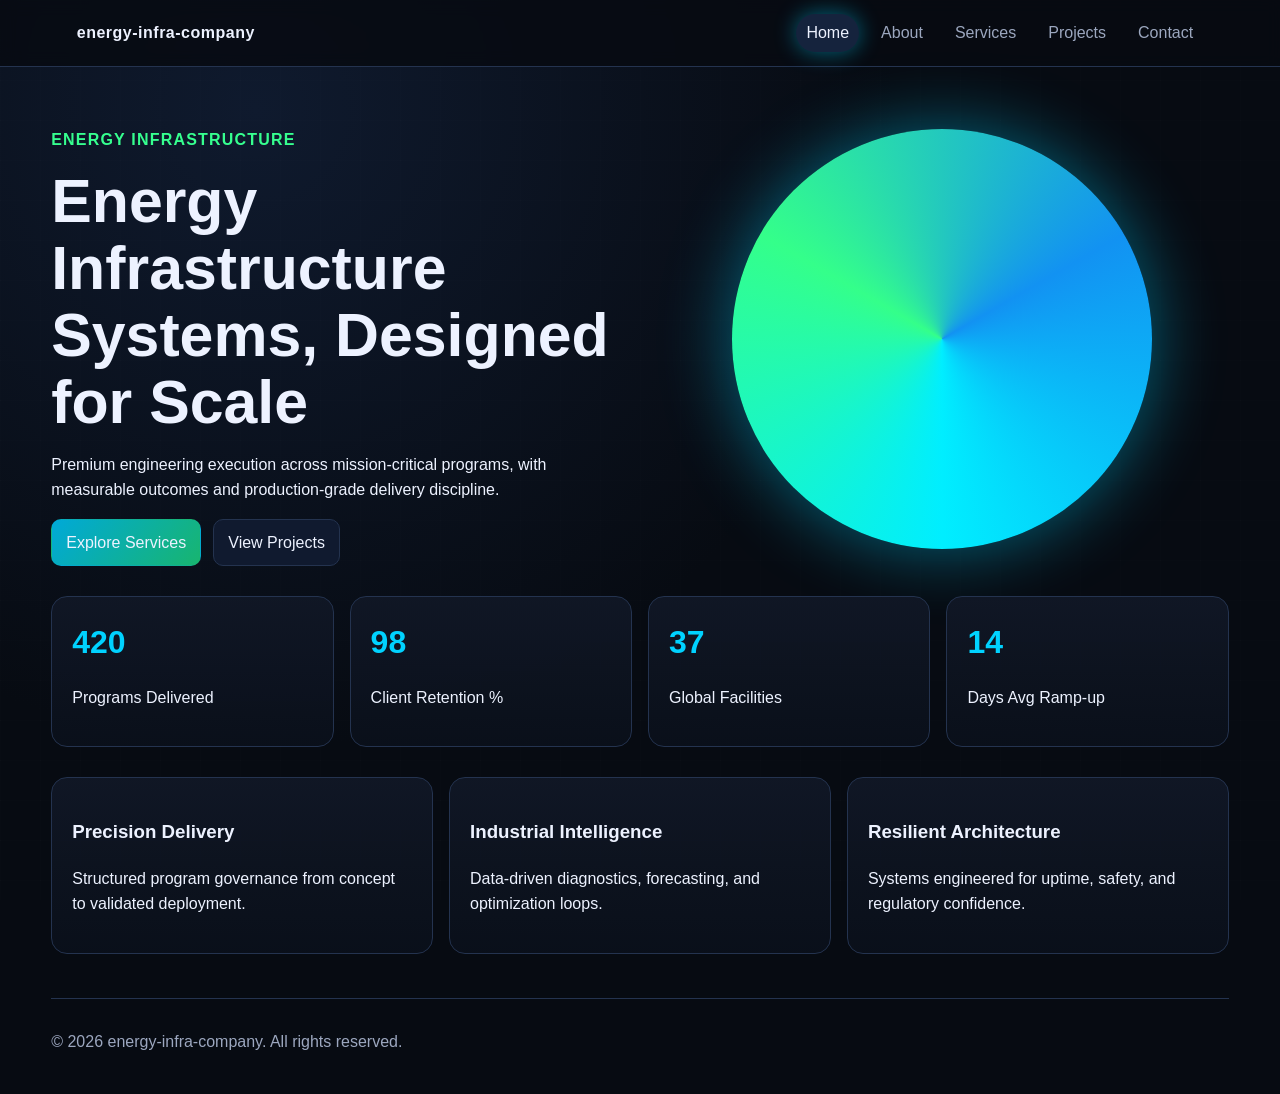
==== index.html @ 2324514b "initial commit" ====
﻿<!doctype html>
<html lang="en">
<head>
    <meta charset="UTF-8">
    <meta name="viewport" content="width=device-width, initial-scale=1.0">
    <meta name="description" content="energy-infra-company premium industrial agency website.">
    <title>energy-infra-company | Home</title>
    <link rel="stylesheet" href="css/styles.css">
</head>
<body>
    <div class="bg-grid" aria-hidden="true"></div>
    <header class="site-header">
        <a class="logo" href="index.html">energy-infra-company</a>
        <nav>
                <a href="index.html" class="active">Home</a>
                <a href="about.html">About</a>
                <a href="services.html">Services</a>
                <a href="projects.html">Projects</a>
                <a href="contact.html">Contact</a>
        </nav>
    </header>
    <main class="container">
        <section class="hero reveal">
            <div>
                <p class="kicker">Energy Infrastructure</p>
                <h1>Energy Infrastructure Systems, Designed for Scale</h1>
                <p>Premium engineering execution across mission-critical programs, with measurable outcomes and production-grade delivery discipline.</p>
                <div class="hero-actions">
                    <a class="btn btn-primary" href="services.html">Explore Services</a>
                    <a class="btn" href="projects.html">View Projects</a>
                </div>
            </div>
            <div class="hero-orb" aria-hidden="true"></div>
        </section>
        <section class="stats reveal">
            <article class="card stat-card"><h3 data-counter="420">0</h3><p>Programs Delivered</p></article>
            <article class="card stat-card"><h3 data-counter="98">0</h3><p>Client Retention %</p></article>
            <article class="card stat-card"><h3 data-counter="37">0</h3><p>Global Facilities</p></article>
            <article class="card stat-card"><h3 data-counter="14">0</h3><p>Days Avg Ramp-up</p></article>
        </section>
        <section class="grid-3 reveal">
            <article class="card"><h3>Precision Delivery</h3><p>Structured program governance from concept to validated deployment.</p></article>
            <article class="card"><h3>Industrial Intelligence</h3><p>Data-driven diagnostics, forecasting, and optimization loops.</p></article>
            <article class="card"><h3>Resilient Architecture</h3><p>Systems engineered for uptime, safety, and regulatory confidence.</p></article>
        </section>
    </main>
    <footer class="site-footer">
        <p>&copy; 2026 energy-infra-company. All rights reserved.</p>
    </footer>
    <script src="js/script.js"></script>
</body>
</html>
---- css/styles.css ----
﻿:root {
    --bg: #070b12;
    --text: #edf2ff;
    --muted: #9ca7bf;
    --line: #24334f;
    --accent: #00d2ff;
    --accent-2: #36ff8f;
    --glow: 0 0 22px rgba(0, 210, 255, 0.45);
    --radius: 16px;
}
* { box-sizing: border-box; }
html { scroll-behavior: smooth; }
body { margin: 0; font-family: "Segoe UI", "Trebuchet MS", sans-serif; background: radial-gradient(circle at 20% 10%, #0f1a2e, var(--bg) 45%), var(--bg); color: var(--text); line-height: 1.6; }
.bg-grid { position: fixed; inset: 0; background-image: linear-gradient(rgba(255,255,255,.04) 1px, transparent 1px), linear-gradient(90deg, rgba(255,255,255,.04) 1px, transparent 1px); background-size: 40px 40px; opacity: .25; pointer-events: none; z-index: -1; }
.site-header { position: sticky; top: 0; display: flex; justify-content: space-between; align-items: center; padding: 14px 6vw; border-bottom: 1px solid var(--line); background: rgba(7, 11, 18, 0.86); backdrop-filter: blur(8px); z-index: 10; }
.logo { color: var(--text); text-decoration: none; font-weight: 700; letter-spacing: .5px; }
nav { display: flex; gap: 12px; flex-wrap: wrap; }
nav a { color: var(--muted); text-decoration: none; padding: 6px 10px; border-radius: 999px; transition: .25s ease; }
nav a:hover, nav a.active { color: var(--text); background: #15233d; box-shadow: var(--glow); }
.container { width: min(1180px, 92vw); margin: 44px auto; display: grid; gap: 30px; }
.hero, .page-hero { display: grid; grid-template-columns: repeat(2, minmax(0, 1fr)); gap: 30px; align-items: center; }
.page-hero { grid-template-columns: 1fr; }
.kicker { color: var(--accent-2); text-transform: uppercase; letter-spacing: 1.2px; font-weight: 600; }
h1 { font-size: clamp(2rem, 5vw, 3.8rem); line-height: 1.1; margin: 0 0 16px; }
h2 { font-size: clamp(1.4rem, 3vw, 2rem); margin-top: 0; }
.hero-orb { width: min(420px, 100%); aspect-ratio: 1; border-radius: 50%; margin-inline: auto; background: conic-gradient(from 180deg, #0ef, #34ff8a, #1292f2, #0ef); box-shadow: 0 0 70px rgba(0, 210, 255, .45); animation: spin 18s linear infinite; }
@keyframes spin { to { transform: rotate(360deg); } }
.hero-actions { display: flex; gap: 12px; flex-wrap: wrap; margin-top: 16px; }
.btn { border: 1px solid var(--line); color: var(--text); text-decoration: none; background: #101a2f; padding: 10px 14px; border-radius: 10px; transition: .25s ease; cursor: pointer; }
.btn:hover { transform: translateY(-2px); box-shadow: var(--glow); }
.btn-primary { background: linear-gradient(130deg, #00a9d8, #18b56f); border-color: transparent; }
.grid-3, .stats { display: grid; grid-template-columns: repeat(4, minmax(0, 1fr)); gap: 16px; }
.grid-3 { grid-template-columns: repeat(3, minmax(0, 1fr)); }
.grid-2 { display: grid; grid-template-columns: repeat(2, minmax(0, 1fr)); gap: 16px; }
.card { background: linear-gradient(180deg, rgba(17, 24, 38, 0.94), rgba(10, 16, 27, 0.96)); border: 1px solid var(--line); border-radius: var(--radius); padding: 20px; transition: .3s ease; }
.card:hover { border-color: #2f5b9a; transform: translateY(-4px); box-shadow: var(--glow); }
.stat-card h3 { font-size: 2rem; margin: 0; color: var(--accent); }
.animated-card { animation: floatCard 3.8s ease-in-out infinite alternate; }
@keyframes floatCard { from { transform: translateY(0); } to { transform: translateY(-8px); } }
.tool-section .tool-grid { display: grid; grid-template-columns: repeat(2, minmax(0, 1fr)); gap: 16px; }
#tool-form { display: grid; gap: 12px; }
#tool-form label { display: grid; gap: 6px; color: var(--muted); font-size: .95rem; }
#tool-form input { background: #0a1323; border: 1px solid var(--line); color: var(--text); border-radius: 10px; padding: 9px 11px; }
.tool-output p { min-height: 54px; }
.meter { height: 10px; border-radius: 8px; background: #1b2539; overflow: hidden; }
.meter span { display: block; width: 0; height: 100%; background: linear-gradient(90deg, var(--accent), var(--accent-2)); transition: width .45s ease; }
.contact-form input, .contact-form textarea { width: 100%; background: #0a1323; color: var(--text); border: 1px solid var(--line); border-radius: 10px; padding: 9px 11px; }
.reveal { opacity: 0; transform: translateY(18px); transition: .65s ease; }
.reveal.show { opacity: 1; transform: translateY(0); }
.site-footer { width: min(1180px, 92vw); margin: 24px auto 40px; color: var(--muted); border-top: 1px solid var(--line); padding-top: 14px; }
@media (max-width: 960px) {
    .hero, .grid-3, .grid-2, .stats, .tool-section .tool-grid { grid-template-columns: 1fr; }
    .site-header { gap: 10px; flex-direction: column; align-items: flex-start; }
}
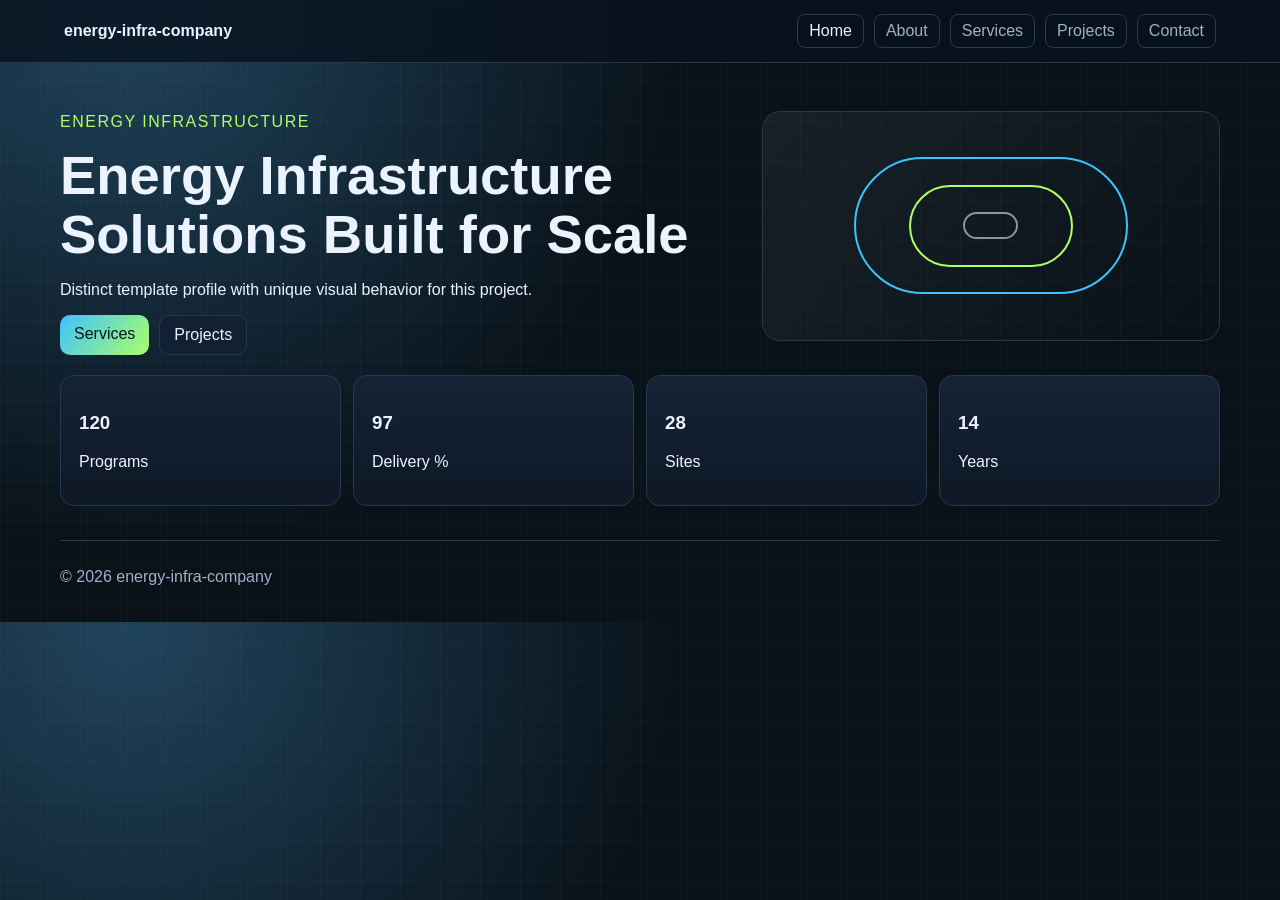
==== commit 7d9ef4a1: "made this unique" ====
--- a/index.html
+++ b/index.html
@@ -1,52 +1,2 @@
-﻿<!doctype html>
-<html lang="en">
-<head>
-    <meta charset="UTF-8">
-    <meta name="viewport" content="width=device-width, initial-scale=1.0">
-    <meta name="description" content="energy-infra-company premium industrial agency website.">
-    <title>energy-infra-company | Home</title>
-    <link rel="stylesheet" href="css/styles.css">
-</head>
-<body>
-    <div class="bg-grid" aria-hidden="true"></div>
-    <header class="site-header">
-        <a class="logo" href="index.html">energy-infra-company</a>
-        <nav>
-                <a href="index.html" class="active">Home</a>
-                <a href="about.html">About</a>
-                <a href="services.html">Services</a>
-                <a href="projects.html">Projects</a>
-                <a href="contact.html">Contact</a>
-        </nav>
-    </header>
-    <main class="container">
-        <section class="hero reveal">
-            <div>
-                <p class="kicker">Energy Infrastructure</p>
-                <h1>Energy Infrastructure Systems, Designed for Scale</h1>
-                <p>Premium engineering execution across mission-critical programs, with measurable outcomes and production-grade delivery discipline.</p>
-                <div class="hero-actions">
-                    <a class="btn btn-primary" href="services.html">Explore Services</a>
-                    <a class="btn" href="projects.html">View Projects</a>
-                </div>
-            </div>
-            <div class="hero-orb" aria-hidden="true"></div>
-        </section>
-        <section class="stats reveal">
-            <article class="card stat-card"><h3 data-counter="420">0</h3><p>Programs Delivered</p></article>
-            <article class="card stat-card"><h3 data-counter="98">0</h3><p>Client Retention %</p></article>
-            <article class="card stat-card"><h3 data-counter="37">0</h3><p>Global Facilities</p></article>
-            <article class="card stat-card"><h3 data-counter="14">0</h3><p>Days Avg Ramp-up</p></article>
-        </section>
-        <section class="grid-3 reveal">
-            <article class="card"><h3>Precision Delivery</h3><p>Structured program governance from concept to validated deployment.</p></article>
-            <article class="card"><h3>Industrial Intelligence</h3><p>Data-driven diagnostics, forecasting, and optimization loops.</p></article>
-            <article class="card"><h3>Resilient Architecture</h3><p>Systems engineered for uptime, safety, and regulatory confidence.</p></article>
-        </section>
-    </main>
-    <footer class="site-footer">
-        <p>&copy; 2026 energy-infra-company. All rights reserved.</p>
-    </footer>
-    <script src="js/script.js"></script>
-</body>
-</html>
+﻿<!doctype html><html lang="en"><head><meta charset="utf-8"><meta name="viewport" content="width=device-width,initial-scale=1"><title>energy-infra-company | index.html</title><link rel="stylesheet" href="css/styles.css"></head><body class="nav-box card-glow hero-split motif-grid btn-solid"><div class="bg"></div><header><a class="logo" href="index.html">energy-infra-company</a><nav><a href="index.html" class="active">Home</a><a href="about.html">About</a><a href="services.html">Services</a><a href="projects.html">Projects</a><a href="contact.html">Contact</a></nav></header><main>        <section class="hero reveal"><div><p class="kicker">Energy Infrastructure</p><h1>Energy Infrastructure Solutions Built for Scale</h1><p>Distinct template profile with unique visual behavior for this project.</p><div class="actions"><a class="btn primary" href="services.html">Services</a><a class="btn" href="projects.html">Projects</a></div></div><div class="hero-visual"><span></span><span></span><span></span></div></section>
+        <section class="stats reveal"><article class="card"><h3 data-counter="120">0</h3><p>Programs</p></article><article class="card"><h3 data-counter="97">0</h3><p>Delivery %</p></article><article class="card"><h3 data-counter="28">0</h3><p>Sites</p></article><article class="card"><h3 data-counter="14">0</h3><p>Years</p></article></section></main><footer><p>&copy; 2026 energy-infra-company</p></footer><script src="js/script.js"></script></body></html>
--- a/css/styles.css
+++ b/css/styles.css
@@ -1,54 +1,16 @@
-﻿:root {
-    --bg: #070b12;
-    --text: #edf2ff;
-    --muted: #9ca7bf;
-    --line: #24334f;
-    --accent: #00d2ff;
-    --accent-2: #36ff8f;
-    --glow: 0 0 22px rgba(0, 210, 255, 0.45);
-    --radius: 16px;
-}
-* { box-sizing: border-box; }
-html { scroll-behavior: smooth; }
-body { margin: 0; font-family: "Segoe UI", "Trebuchet MS", sans-serif; background: radial-gradient(circle at 20% 10%, #0f1a2e, var(--bg) 45%), var(--bg); color: var(--text); line-height: 1.6; }
-.bg-grid { position: fixed; inset: 0; background-image: linear-gradient(rgba(255,255,255,.04) 1px, transparent 1px), linear-gradient(90deg, rgba(255,255,255,.04) 1px, transparent 1px); background-size: 40px 40px; opacity: .25; pointer-events: none; z-index: -1; }
-.site-header { position: sticky; top: 0; display: flex; justify-content: space-between; align-items: center; padding: 14px 6vw; border-bottom: 1px solid var(--line); background: rgba(7, 11, 18, 0.86); backdrop-filter: blur(8px); z-index: 10; }
-.logo { color: var(--text); text-decoration: none; font-weight: 700; letter-spacing: .5px; }
-nav { display: flex; gap: 12px; flex-wrap: wrap; }
-nav a { color: var(--muted); text-decoration: none; padding: 6px 10px; border-radius: 999px; transition: .25s ease; }
-nav a:hover, nav a.active { color: var(--text); background: #15233d; box-shadow: var(--glow); }
-.container { width: min(1180px, 92vw); margin: 44px auto; display: grid; gap: 30px; }
-.hero, .page-hero { display: grid; grid-template-columns: repeat(2, minmax(0, 1fr)); gap: 30px; align-items: center; }
-.page-hero { grid-template-columns: 1fr; }
-.kicker { color: var(--accent-2); text-transform: uppercase; letter-spacing: 1.2px; font-weight: 600; }
-h1 { font-size: clamp(2rem, 5vw, 3.8rem); line-height: 1.1; margin: 0 0 16px; }
-h2 { font-size: clamp(1.4rem, 3vw, 2rem); margin-top: 0; }
-.hero-orb { width: min(420px, 100%); aspect-ratio: 1; border-radius: 50%; margin-inline: auto; background: conic-gradient(from 180deg, #0ef, #34ff8a, #1292f2, #0ef); box-shadow: 0 0 70px rgba(0, 210, 255, .45); animation: spin 18s linear infinite; }
-@keyframes spin { to { transform: rotate(360deg); } }
-.hero-actions { display: flex; gap: 12px; flex-wrap: wrap; margin-top: 16px; }
-.btn { border: 1px solid var(--line); color: var(--text); text-decoration: none; background: #101a2f; padding: 10px 14px; border-radius: 10px; transition: .25s ease; cursor: pointer; }
-.btn:hover { transform: translateY(-2px); box-shadow: var(--glow); }
-.btn-primary { background: linear-gradient(130deg, #00a9d8, #18b56f); border-color: transparent; }
-.grid-3, .stats { display: grid; grid-template-columns: repeat(4, minmax(0, 1fr)); gap: 16px; }
-.grid-3 { grid-template-columns: repeat(3, minmax(0, 1fr)); }
-.grid-2 { display: grid; grid-template-columns: repeat(2, minmax(0, 1fr)); gap: 16px; }
-.card { background: linear-gradient(180deg, rgba(17, 24, 38, 0.94), rgba(10, 16, 27, 0.96)); border: 1px solid var(--line); border-radius: var(--radius); padding: 20px; transition: .3s ease; }
-.card:hover { border-color: #2f5b9a; transform: translateY(-4px); box-shadow: var(--glow); }
-.stat-card h3 { font-size: 2rem; margin: 0; color: var(--accent); }
-.animated-card { animation: floatCard 3.8s ease-in-out infinite alternate; }
-@keyframes floatCard { from { transform: translateY(0); } to { transform: translateY(-8px); } }
-.tool-section .tool-grid { display: grid; grid-template-columns: repeat(2, minmax(0, 1fr)); gap: 16px; }
-#tool-form { display: grid; gap: 12px; }
-#tool-form label { display: grid; gap: 6px; color: var(--muted); font-size: .95rem; }
-#tool-form input { background: #0a1323; border: 1px solid var(--line); color: var(--text); border-radius: 10px; padding: 9px 11px; }
-.tool-output p { min-height: 54px; }
-.meter { height: 10px; border-radius: 8px; background: #1b2539; overflow: hidden; }
-.meter span { display: block; width: 0; height: 100%; background: linear-gradient(90deg, var(--accent), var(--accent-2)); transition: width .45s ease; }
-.contact-form input, .contact-form textarea { width: 100%; background: #0a1323; color: var(--text); border: 1px solid var(--line); border-radius: 10px; padding: 9px 11px; }
-.reveal { opacity: 0; transform: translateY(18px); transition: .65s ease; }
-.reveal.show { opacity: 1; transform: translateY(0); }
-.site-footer { width: min(1180px, 92vw); margin: 24px auto 40px; color: var(--muted); border-top: 1px solid var(--line); padding-top: 14px; }
-@media (max-width: 960px) {
-    .hero, .grid-3, .grid-2, .stats, .tool-section .tool-grid { grid-template-columns: 1fr; }
-    .site-header { gap: 10px; flex-direction: column; align-items: flex-start; }
-}
+﻿:root{--a:#3dc2ff;--b:#adff67;--bg:#091219;--g:#20445d;--f:'Verdana',sans-serif;--t:#ebf3ff;--m:#9fb1c9;--l:#263950}*{box-sizing:border-box}html{scroll-behavior:smooth}body{margin:0;font-family:var(--f);color:var(--t);background:radial-gradient(circle at 10% 0%,var(--g),var(--bg) 42%),var(--bg)}.bg{position:fixed;inset:0;opacity:.2;pointer-events:none;z-index:-1}
+body.motif-rings .bg{background:radial-gradient(circle,#fff2 1px,transparent 1px);background-size:22px 22px}body.motif-mesh .bg{background-image:linear-gradient(#fff2 1px,transparent 1px),linear-gradient(90deg,#fff2 1px,transparent 1px);background-size:34px 34px}body.motif-radar .bg{background:radial-gradient(circle at 70% 20%,#fff3,transparent 30%)}body.motif-leaf .bg{background:linear-gradient(120deg,#fff2,transparent)}body.motif-strata .bg{background:repeating-linear-gradient(160deg,#fff1,#fff1 2px,transparent 2px,transparent 18px)}body.motif-vector .bg{background:linear-gradient(45deg,#fff2 1px,transparent 1px);background-size:26px 26px}body.motif-grain .bg{background:radial-gradient(#fff2 1px,transparent 1px);background-size:14px 14px}body.motif-signal .bg{background:repeating-radial-gradient(circle at 65% 35%,#fff2 0 2px,transparent 2px 18px)}body.motif-silicon .bg{background:linear-gradient(90deg,#fff2,transparent)}body.motif-matrix .bg{background:repeating-linear-gradient(0deg,#fff2,#fff2 1px,transparent 1px,transparent 12px)}body.motif-route .bg{background:linear-gradient(130deg,#fff2,transparent)}body.motif-grid .bg{background-image:linear-gradient(#fff2 1px,transparent 1px),linear-gradient(90deg,#fff2 1px,transparent 1px);background-size:40px 40px}body.motif-beam .bg{background:linear-gradient(90deg,transparent,#fff2,transparent)}body.motif-forge .bg{background:radial-gradient(circle at 20% 20%,#fff3,transparent 32%)}body.motif-nodes .bg{background:radial-gradient(circle,#fff2 2px,transparent 2px);background-size:28px 28px}body.motif-dashboard .bg{background:linear-gradient(0deg,#fff2 2px,transparent 2px);background-size:100% 28px}body.motif-target .bg{background:repeating-radial-gradient(circle,#fff2 0 2px,transparent 2px 12px)}body.motif-orbit .bg{background:radial-gradient(circle at 30% 40%,#fff2,transparent 30%)}body.motif-arm .bg{background:linear-gradient(45deg,#fff2 2px,transparent 2px);background-size:24px 24px}body.motif-factory .bg{background:repeating-linear-gradient(90deg,#fff2,#fff2 4px,transparent 4px,transparent 20px)}
+header{position:sticky;top:0;display:flex;justify-content:space-between;align-items:center;gap:10px;padding:14px 5vw;background:#08121dcc;border-bottom:1px solid var(--l);backdrop-filter:blur(6px)}.logo{color:var(--t);text-decoration:none;font-weight:700}nav{display:flex;gap:10px;flex-wrap:wrap}nav a{color:var(--m);text-decoration:none;padding:7px 11px;transition:.2s}
+body.nav-pill nav a{border:1px solid transparent;border-radius:999px}body.nav-pill nav a:hover,body.nav-pill nav a.active{color:var(--t);border-color:var(--l);background:#17273a}
+body.nav-underline nav a{border-bottom:2px solid transparent}body.nav-underline nav a:hover,body.nav-underline nav a.active{color:var(--t);border-color:var(--a)}
+body.nav-box nav a{border:1px solid var(--l);border-radius:8px}body.nav-box nav a:hover,body.nav-box nav a.active{color:var(--t)}
+main{width:min(1160px,92vw);margin:34px auto;display:grid;gap:20px}h1{font-size:clamp(2rem,5vw,3.4rem);line-height:1.08;margin:0 0 10px}.kicker{text-transform:uppercase;letter-spacing:1.5px;color:var(--b)}
+.hero{display:grid;gap:14px;align-items:center}body.hero-split .hero{grid-template-columns:1.2fr .8fr}body.hero-stack .hero{grid-template-columns:1fr}.hero-visual{min-height:230px;border:1px solid var(--l);border-radius:18px;position:relative;overflow:hidden;background:linear-gradient(130deg,#fff1,#fff0)}.hero-visual span{position:absolute;inset:20%;border:2px solid var(--a);border-radius:999px;animation:wave 2.6s ease-in-out infinite}.hero-visual span:nth-child(2){inset:32%;border-color:var(--b);animation-delay:.4s}.hero-visual span:nth-child(3){inset:44%;border-color:#fff8;animation-delay:.8s}@keyframes wave{0%{transform:scale(.82);opacity:.9}100%{transform:scale(1.55);opacity:.08}}
+.actions{display:flex;gap:10px;flex-wrap:wrap;margin-top:10px}.btn{text-decoration:none;padding:10px 14px;border-radius:10px;cursor:pointer;transition:.2s}.btn:hover{transform:translateY(-2px)}
+body.btn-solid .btn{border:1px solid var(--l);background:#112033;color:var(--t)}body.btn-solid .btn.primary{border:none;background:linear-gradient(130deg,var(--a),var(--b));color:#021522}
+body.btn-line .btn{border:1px solid color-mix(in srgb,var(--a) 45%,var(--l));background:transparent;color:var(--t)}body.btn-line .btn.primary{background:color-mix(in srgb,var(--a) 20%,transparent)}
+.stats{display:grid;grid-template-columns:repeat(4,minmax(0,1fr));gap:12px}.cols,.tool-grid{display:grid;grid-template-columns:repeat(2,minmax(0,1fr));gap:12px}.card{padding:18px;border-radius:14px;transition:.25s}
+body.card-glow .card{background:linear-gradient(180deg,#152335,#0e1826);border:1px solid var(--l)}body.card-glow .card:hover{box-shadow:0 0 22px color-mix(in srgb,var(--a) 45%,transparent);transform:translateY(-4px)}
+body.card-soft .card{background:linear-gradient(180deg,#1a2533,#121a25);border:1px solid #fff1}body.card-soft .card:hover{transform:translateY(-3px)}
+body.card-edge .card{background:#101a27;border:1px solid var(--l);box-shadow:inset 0 0 0 1px #fff1}body.card-edge .card:hover{border-color:var(--a);transform:translateY(-3px)}
+.list{margin:0;padding-left:18px;display:grid;gap:8px}label{display:grid;gap:6px;color:var(--m)}input,textarea{width:100%;background:#0a1320;color:var(--t);border:1px solid var(--l);border-radius:8px;padding:9px}#tool-form{display:grid;gap:10px}.meter{height:10px;background:#1a283b;border-radius:7px;overflow:hidden}.meter span{display:block;height:100%;width:0;background:linear-gradient(90deg,var(--a),var(--b));transition:width .45s}.reveal{opacity:0;transform:translateY(14px);transition:.6s}.reveal.show{opacity:1;transform:none}footer{width:min(1160px,92vw);margin:18px auto 36px;padding-top:11px;border-top:1px solid var(--l);color:var(--m)}@media (max-width:900px){.hero,.stats,.cols,.tool-grid{grid-template-columns:1fr}header{flex-direction:column;align-items:flex-start}}
